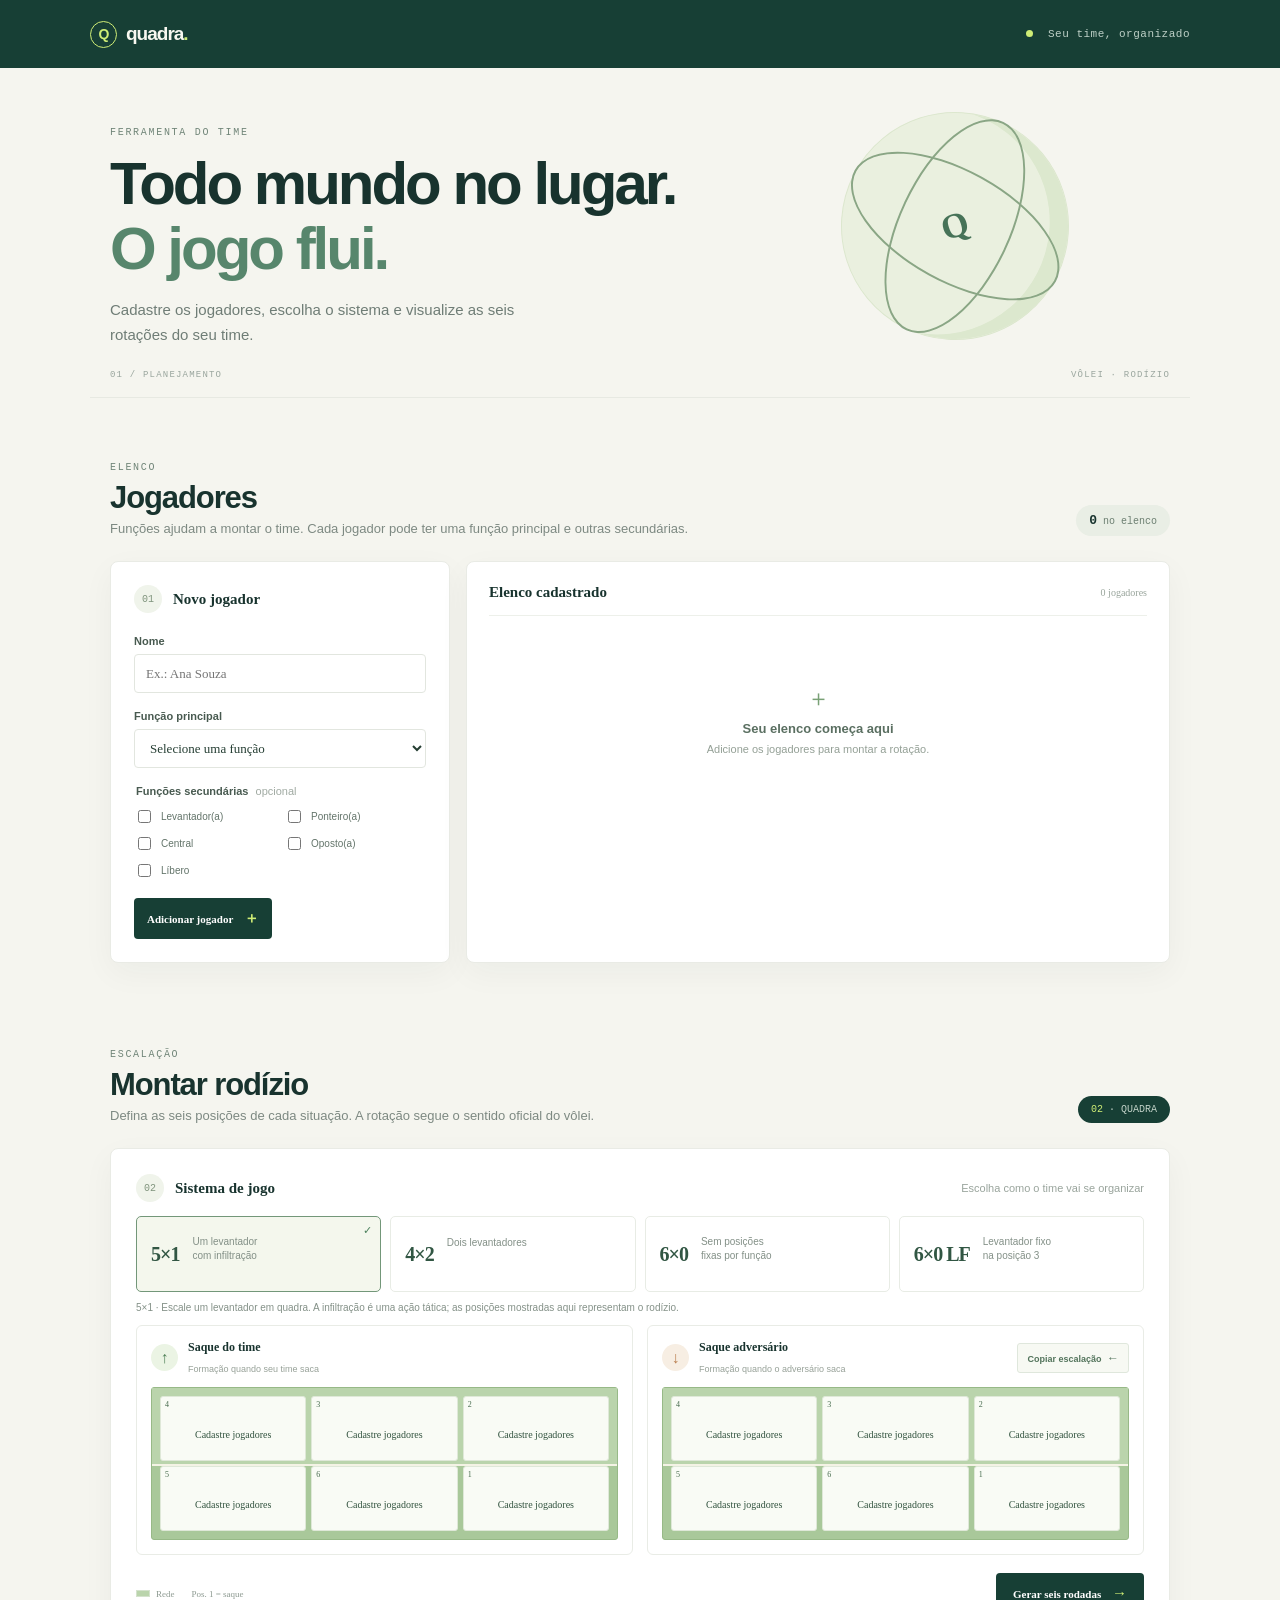
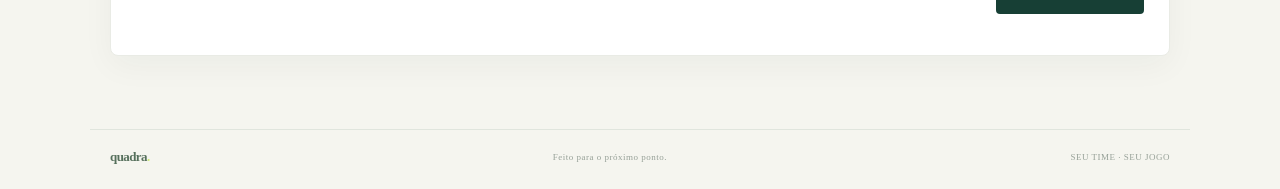
==== index.html @ edbf3629 "feat: build volleyball rotation planner" ====
<!doctype html>
<html lang="pt-BR">
<head>
  <meta charset="utf-8">
  <meta name="viewport" content="width=device-width, initial-scale=1">
  <meta name="theme-color" content="#102c27">
  <title>Quadra — Rodízio de vôlei</title>
  <link rel="stylesheet" href="styles.css">
</head>
<body>
  <header class="topbar">
    <a class="brand" href="#inicio" aria-label="Quadra, início"><span class="brand-mark">Q</span><span>quadra<span class="brand-dot">.</span></span></a>
    <div class="topbar-note"><span class="live-dot"></span> Seu time, organizado</div>
  </header>

  <main id="inicio">
    <section class="hero">
      <div class="hero-copy">
        <span class="eyebrow">FERRAMENTA DO TIME</span>
        <h1>Todo mundo no lugar.<br><em>O jogo flui.</em></h1>
        <p>Cadastre os jogadores, escolha o sistema e visualize as seis rotações do seu time.</p>
      </div>
      <div class="hero-ball" aria-hidden="true"><span>Q</span></div>
      <div class="hero-foot"><span>01 / PLANEJAMENTO</span><span>VÔLEI · RODÍZIO</span></div>
    </section>

    <section class="section players-section" id="jogadores">
      <div class="section-heading">
        <div><span class="eyebrow">ELENCO</span><h2>Jogadores</h2><p>Funções ajudam a montar o time. Cada jogador pode ter uma função principal e outras secundárias.</p></div>
        <span class="count-pill"><b id="player-count">0</b> no elenco</span>
      </div>
      <div class="players-layout">
        <form id="player-form" class="panel player-form">
          <div class="panel-title"><span class="step-number">01</span><h3 id="form-title">Novo jogador</h3></div>
          <label for="player-name">Nome</label>
          <input id="player-name" name="name" type="text" maxlength="40" placeholder="Ex.: Ana Souza" required>
          <label for="player-primary">Função principal</label>
          <select id="player-primary" name="primary" required>
            <option value="">Selecione uma função</option>
            <option>Levantador(a)</option><option>Ponteiro(a)</option><option>Central</option><option>Oposto(a)</option><option>Líbero</option>
          </select>
          <fieldset class="secondary-field"><legend>Funções secundárias <span>opcional</span></legend>
            <div class="check-grid">
              <label class="check-option"><input type="checkbox" name="secondary" value="Levantador(a)"><span>Levantador(a)</span></label>
              <label class="check-option"><input type="checkbox" name="secondary" value="Ponteiro(a)"><span>Ponteiro(a)</span></label>
              <label class="check-option"><input type="checkbox" name="secondary" value="Central"><span>Central</span></label>
              <label class="check-option"><input type="checkbox" name="secondary" value="Oposto(a)"><span>Oposto(a)</span></label>
              <label class="check-option"><input type="checkbox" name="secondary" value="Líbero"><span>Líbero</span></label>
            </div>
          </fieldset>
          <div class="form-actions"><button class="button button-primary" type="submit" id="save-player">Adicionar jogador <span>＋</span></button><button class="button button-quiet hidden" id="cancel-edit" type="button">Cancelar</button></div>
        </form>
        <div class="roster panel"><div class="roster-head"><h3>Elenco cadastrado</h3><span id="roster-total">0 jogadores</span></div><div id="player-list" class="player-list"></div><div id="empty-roster" class="empty-state"><span class="empty-icon">＋</span><b>Seu elenco começa aqui</b><span>Adicione os jogadores para montar a rotação.</span></div></div>
      </div>
    </section>

    <section class="section rotation-section" id="rodizio">
      <div class="section-heading">
        <div><span class="eyebrow">ESCALAÇÃO</span><h2>Montar rodízio</h2><p>Defina as seis posições de cada situação. A rotação segue o sentido oficial do vôlei.</p></div>
        <span class="count-pill count-dark">02 <span>· QUADRA</span></span>
      </div>
      <div class="panel setup-panel">
        <div class="system-head"><div class="panel-title"><span class="step-number">02</span><h3>Sistema de jogo</h3></div><span class="helper">Escolha como o time vai se organizar</span></div>
        <div class="systems" role="radiogroup" aria-label="Sistema de jogo">
          <label class="system-card selected"><input type="radio" name="system" value="5x1" checked><span class="system-name">5×1</span><span class="system-desc">Um levantador<br>com infiltração</span><span class="system-check">✓</span></label>
          <label class="system-card"><input type="radio" name="system" value="4x2"><span class="system-name">4×2</span><span class="system-desc">Dois levantadores</span><span class="system-check">✓</span></label>
          <label class="system-card"><input type="radio" name="system" value="6x0"><span class="system-name">6×0</span><span class="system-desc">Sem posições<br>fixas por função</span><span class="system-check">✓</span></label>
          <label class="system-card"><input type="radio" name="system" value="6x0 LF"><span class="system-name">6×0 LF</span><span class="system-desc">Levantador fixo<br>na posição 3</span><span class="system-check">✓</span></label>
        </div>
        <div class="system-hint" id="system-hint"></div>
        <div class="lineup-grid">
          <div class="lineup-block"><div class="lineup-heading"><span class="serve-icon own">↑</span><div><h4>Saque do time</h4><span>Formação quando seu time saca</span></div></div><div class="court" id="court-own" aria-label="Formação do saque do time"></div></div>
          <div class="lineup-block"><div class="lineup-heading"><span class="serve-icon receive">↓</span><div><h4>Saque adversário</h4><span>Formação quando o adversário saca</span></div><button id="copy-lineup" class="copy-lineup" type="button" title="Copiar as posições do saque do time">Copiar escalação <span>←</span></button></div><div class="court" id="court-receive" aria-label="Formação do saque adversário"></div></div>
        </div>
        <div class="setup-footer"><div class="court-key"><span><i class="front-key"></i> Rede</span><span>Pos. 1 = saque</span></div><button id="generate" class="button button-primary button-generate">Gerar seis rodadas <span>→</span></button></div>
        <p class="validation-message" id="validation-message" role="status"></p>
      </div>
    </section>

    <section class="section results-section hidden" id="resultados">
      <div class="section-heading result-heading"><div><span class="eyebrow">MAPA DE JOGO</span><h2>As seis rodadas</h2><p id="result-subtitle">Confira a posição de cada jogador em cada rodada.</p></div><button id="clear-results" class="button button-outline">Limpar escalação</button></div>
      <div class="results-tabs" role="tablist"><button class="result-tab active" data-side="own" role="tab">Saque do time</button><button class="result-tab" data-side="receive" role="tab">Saque adversário</button></div>
      <div class="rotation-cards" id="rotation-cards"></div>
      <div class="rotation-note"><span>↻</span><p>Ao conquistar o saque, o time roda uma posição no sentido horário. A posição 1 fica no fundo à direita; a rede fica entre as posições 2, 3 e 4.</p></div>
    </section>
    <footer><span class="brand-small">quadra<span class="brand-dot">.</span></span><span>Feito para o próximo ponto.</span><span>SEU TIME · SEU JOGO</span></footer>
  </main>
  <script src="app.js"></script>
</body>
</html>
---- styles.css ----
:root{--ink:#18332e;--green:#173f35;--green2:#2f765d;--lime:#cfed76;--paper:#f5f5ef;--white:#fff;--muted:#77847d;--line:#e7e9e2;--orange:#e29a59;--shadow:0 10px 32px #18332e0b}*{box-sizing:border-box}html{scroll-behavior:smooth}body{margin:0;background:var(--paper);color:var(--ink);font-family:'DM Sans',sans-serif;font-size:15px}.topbar{height:68px;padding:0 max(calc((100vw - 1100px)/2),28px);display:flex;align-items:center;justify-content:space-between;background:var(--green);color:#f8f8f0}.brand{display:flex;align-items:center;gap:9px;color:inherit;text-decoration:none;font:800 19px Manrope,sans-serif;letter-spacing:-1px}.brand-mark{width:27px;height:27px;border:1.5px solid var(--lime);border-radius:50%;display:grid;place-items:center;color:var(--lime);font-size:14px}.brand-dot{color:var(--lime)}.topbar-note{font:11px 'DM Mono',monospace;letter-spacing:.5px;color:#bed0c7}.live-dot{display:inline-block;width:7px;height:7px;background:var(--lime);border-radius:50%;margin-right:8px}.hero{position:relative;max-width:1100px;margin:0 auto;min-height:330px;padding:59px 20px 42px;overflow:hidden;border-bottom:1px solid var(--line)}.eyebrow{display:block;color:#708578;font:500 10px 'DM Mono',monospace;letter-spacing:1.7px}.hero h1{font:700 clamp(39px,6vw,60px)/1.08 Manrope,sans-serif;letter-spacing:-3px;margin:14px 0 15px;color:var(--ink)}.hero h1 em{font-style:normal;color:#57866c}.hero p{max-width:455px;color:#6f7d76;line-height:1.7;margin:0;font-size:15px}.hero-ball{position:absolute;right:11%;top:44px;width:228px;height:228px;border-radius:50%;background:#eaf0df;border:1px solid #dce7ce;display:grid;place-items:center;transform:rotate(-18deg);box-shadow:inset -16px -10px 0 #dce8ce}.hero-ball:before,.hero-ball:after{content:'';position:absolute;width:100%;height:48%;border:2px solid #8aa685;border-radius:50%;transform:rotate(47deg)}.hero-ball:after{transform:rotate(-47deg)}.hero-ball span{font:800 35px Manrope;color:#477358;z-index:1}.hero-foot{position:absolute;bottom:17px;left:20px;right:20px;display:flex;justify-content:space-between;color:#9aa69e;font:9px 'DM Mono',monospace;letter-spacing:1.2px}.section{max-width:1100px;margin:0 auto;padding:64px 20px 18px}.section-heading{display:flex;align-items:flex-end;justify-content:space-between;margin-bottom:25px}.section-heading h2{font:700 31px Manrope,sans-serif;letter-spacing:-1.1px;margin:7px 0 5px}.section-heading p{margin:0;color:#7d8982;font-size:13px}.count-pill{background:#e9eee5;border-radius:20px;padding:8px 13px;color:#6c7f71;font:10px 'DM Mono',monospace}.count-pill b{color:var(--ink);font-size:13px}.players-layout{display:grid;grid-template-columns:340px 1fr;gap:16px}.panel{background:white;border:1px solid #e9ebe5;border-radius:8px;box-shadow:var(--shadow)}.player-form{padding:23px}.panel-title{display:flex;align-items:center;gap:11px;margin-bottom:22px}.step-number{font:10px 'DM Mono',monospace;color:#80957e;background:#f0f4eb;border-radius:50%;width:28px;height:28px;display:grid;place-items:center}.panel-title h3,.roster-head h3{font:700 15px Manrope;margin:0}.player-form>label{display:block;font-size:11px;font-weight:700;margin:0 0 7px;color:#485a50}.player-form>input,.player-form>select{width:100%;height:39px;border:1px solid #e2e6df;border-radius:4px;background:#fff;padding:0 11px;font:13px 'DM Sans';color:#253e33;margin-bottom:17px;outline:none}.player-form input:focus,.player-form select:focus{border-color:#70a07b;box-shadow:0 0 0 3px #70a07b1a}.secondary-field{border:0;margin:0 0 18px;padding:0}.secondary-field legend{font-size:11px;font-weight:700;color:#485a50;margin-bottom:10px}.secondary-field legend span{font-weight:400;color:#a0aaa2;margin-left:4px}.check-grid{display:grid;grid-template-columns:1fr 1fr;gap:8px}.check-option{display:flex;align-items:center;gap:7px;font-size:10px;color:#63746a}.check-option input{accent-color:#3d7558}.form-actions{display:flex;gap:7px;align-items:center}.button{border:0;border-radius:4px;padding:11px 13px;cursor:pointer;font:600 11px 'DM Sans';transition:transform .15s,background .15s}.button:hover{transform:translateY(-1px)}.button-primary{background:var(--green);color:#fff}.button-primary:hover{background:#235747}.button-primary span{font-size:15px;margin-left:8px;color:var(--lime)}.button-quiet{background:#f0f2ed;color:#617268}.roster{padding:22px;min-height:260px}.roster-head{display:flex;align-items:center;justify-content:space-between;border-bottom:1px solid #edf0ea;padding-bottom:14px}.roster-head>span{font:10px 'DM Mono';color:#98a49b}.player-list{display:grid;grid-template-columns:1fr 1fr;gap:8px;padding-top:14px}.player-card{display:flex;align-items:center;gap:11px;padding:11px;border:1px solid #edf0ea;border-radius:5px;min-width:0}.player-avatar{width:34px;height:34px;border-radius:50%;background:#eef3e8;color:#4b7657;display:grid;place-items:center;font:700 12px Manrope;flex:none}.player-details{min-width:0;flex:1}.player-name{font-size:12px;font-weight:700;white-space:nowrap;overflow:hidden;text-overflow:ellipsis}.player-roles{color:#87948a;font-size:10px;margin-top:3px;white-space:nowrap;overflow:hidden;text-overflow:ellipsis}.player-actions{display:flex;gap:3px}.icon-button{border:0;background:transparent;color:#9ba69e;cursor:pointer;font-size:14px;padding:4px}.icon-button:hover{color:#3d7659}.empty-state{min-height:178px;display:flex;align-items:center;justify-content:center;flex-direction:column;gap:7px;color:#94a096;font-size:11px}.empty-state b{font-size:13px;color:#5a6f61}.empty-icon{font-size:23px;color:#79a176}.rotation-section{padding-top:68px}.count-dark{background:var(--green);color:var(--lime)}.count-dark span{color:#c2d2c8}.setup-panel{padding:25px}.system-head{display:flex;justify-content:space-between;align-items:center;margin-bottom:14px}.system-head .panel-title{margin:0}.helper{font-size:11px;color:#99a49c}.systems{display:grid;grid-template-columns:repeat(4,1fr);gap:9px}.system-card{position:relative;display:grid;grid-template-columns:auto 1fr;align-items:center;column-gap:13px;padding:13px 14px;border:1px solid #e8ece5;border-radius:5px;cursor:pointer;min-height:76px;transition:.15s}.system-card:hover{border-color:#9cbaa0}.system-card.selected{background:#f4f7ed;border-color:#739779}.system-card input{position:absolute;opacity:0;pointer-events:none}.system-name{grid-row:span 2;font:700 20px Manrope;letter-spacing:-1px;color:#315643}.system-desc{font-size:10px;color:#839087;line-height:1.45}.system-check{display:none;position:absolute;right:8px;top:7px;color:#4b805c;font-size:11px}.system-card.selected .system-check{display:block}.system-hint{min-height:33px;padding:10px 0 3px;color:#849188;font-size:10px}.lineup-grid{display:grid;grid-template-columns:1fr 1fr;gap:14px}.lineup-block{border:1px solid #e9ece6;border-radius:6px;padding:14px}.lineup-heading{display:flex;align-items:center;gap:10px;margin-bottom:12px}.serve-icon{width:27px;height:27px;border-radius:50%;display:grid;place-items:center;font-size:16px}.serve-icon.own{background:#ebf4e4;color:#4f8057}.serve-icon.receive{background:#f7eee3;color:#bb8051}.lineup-heading h4{font:700 12px Manrope;margin:0 0 3px}.lineup-heading>div>span{font-size:9px;color:#97a198}.court{display:grid;grid-template-columns:repeat(3,minmax(0,1fr));grid-template-rows:repeat(2,65px);gap:5px;padding:8px;background:#a9c89a;border:1px solid #97b987;border-radius:3px;position:relative;isolation:isolate}.court:before{content:'';position:absolute;inset:0 0 50%;background:#bad4ac;z-index:-1}.court:after{content:'';position:absolute;left:0;right:0;top:50%;border-top:2px solid #f4f3e5;z-index:1}.position-slot{position:relative;min-width:0;z-index:2}.position-slot label{position:absolute;left:5px;top:4px;color:#466b4d;font:8px 'DM Mono';pointer-events:none}.position-slot select{width:100%;height:100%;padding:14px 4px 3px;border:1px solid #dfe8d8;border-radius:3px;background:#f9fbf5;color:#31523e;font:10px 'DM Sans';outline:none;appearance:none;text-align:center;text-overflow:ellipsis}.position-slot select:focus{border-color:#507a54}.position-slot.fixed select{background:#f0e9ca;border-color:#d6c989}.slot-lock{position:absolute;right:3px;top:3px;font-size:8px;color:#a38939}.court-key{display:flex;gap:17px;color:#8c9990;font:9px 'DM Mono'}.court-key>span{display:flex;align-items:center;gap:6px}.front-key{display:inline-block;width:14px;height:7px;background:#bad4ac;border:1px solid #d4e2cd}.setup-footer{display:flex;justify-content:space-between;align-items:center;padding-top:18px}.button-generate{padding:12px 17px}.validation-message{margin:0;color:#b54d37;font-size:11px;min-height:16px;text-align:right}.results-section{padding-top:63px}.result-heading{align-items:center}.button-outline{border:1px solid #dce3da;background:transparent;color:#63766a}.results-tabs{display:flex;gap:4px;border-bottom:1px solid #dde4dc;margin-bottom:17px}.result-tab{background:transparent;border:0;padding:10px 15px;color:#8c9990;font:600 11px 'DM Sans';cursor:pointer;border-bottom:2px solid transparent}.result-tab.active{color:#315841;border-color:#598265}.rotation-cards{display:grid;grid-template-columns:repeat(3,1fr);gap:12px}.rotation-card{background:#fff;border:1px solid #e8ece5;border-radius:6px;padding:14px;box-shadow:var(--shadow)}.rotation-card.current{border-color:#8cab7a}.rotation-card-head{display:flex;align-items:center;justify-content:space-between;margin-bottom:10px}.rotation-card-head h3{margin:0;font:700 12px Manrope}.rotation-badge{font:9px 'DM Mono';color:#718778;background:#f0f4ec;padding:5px 7px;border-radius:12px}.mini-court{display:grid;grid-template-columns:repeat(3,1fr);grid-template-rows:repeat(2,58px);gap:4px;background:#a9c89a;padding:6px;border-radius:3px;position:relative}.mini-court:before{content:'';position:absolute;left:0;right:0;top:0;height:50%;background:#bad4ac}.mini-court:after{content:'';position:absolute;left:0;right:0;top:50%;border-top:2px solid #f4f3e5}.mini-slot{position:relative;z-index:1;background:#f9fbf5;border:1px solid #e0e8d9;border-radius:2px;padding:5px 3px 3px;text-align:center;min-width:0;display:flex;flex-direction:column;justify-content:center}.mini-slot.fixed{background:#f0e9ca}.mini-slot b{font:8px 'DM Mono';color:#648165;position:absolute;top:2px;left:4px}.mini-slot span{font-size:9px;font-weight:600;color:#365641;white-space:nowrap;overflow:hidden;text-overflow:ellipsis;padding-top:6px}.mini-slot small{font-size:8px;color:#89968a;white-space:nowrap;overflow:hidden;text-overflow:ellipsis}.rotation-note{display:flex;gap:10px;align-items:center;padding:12px 15px;margin-top:15px;background:#edf2e8;border-radius:4px;color:#79877d}.rotation-note>span{font-size:19px;color:#588161}.rotation-note p{font-size:10px;line-height:1.5;margin:0}.hidden{display:none!important}footer{max-width:1100px;margin:55px auto 0;padding:19px 20px 24px;border-top:1px solid #e0e5dd;display:flex;align-items:center;justify-content:space-between;color:#97a198;font:9px 'DM Mono';letter-spacing:.5px}.brand-small{font:800 13px Manrope;color:#56705c;letter-spacing:-.6px}
@media(max-width:800px){.hero-ball{right:4%;opacity:.55;width:180px;height:180px;top:75px}.players-layout{grid-template-columns:1fr}.systems{grid-template-columns:repeat(2,1fr)}.lineup-grid{grid-template-columns:1fr}.rotation-cards{grid-template-columns:repeat(2,1fr)}}@media(max-width:520px){.topbar{padding:0 18px}.hero{padding:49px 18px 48px;min-height:300px}.hero h1{font-size:42px}.hero-ball{width:126px;height:126px;right:-18px;top:116px;opacity:.34}.hero-foot{left:18px;right:18px;font-size:8px}.section{padding:49px 14px 10px}.section-heading{align-items:flex-start;gap:12px}.section-heading h2{font-size:26px}.section-heading p{max-width:290px;font-size:12px;line-height:1.5}.count-pill{white-space:nowrap;margin-top:14px}.player-list{grid-template-columns:1fr}.system-head{align-items:flex-start;gap:8px;flex-direction:column}.systems{gap:6px}.system-card{padding:11px 9px;column-gap:8px}.system-name{font-size:18px}.system-desc{font-size:9px}.setup-panel{padding:16px 12px}.lineup-block{padding:10px}.court{grid-template-rows:repeat(2,57px);gap:3px;padding:6px}.position-slot select{font-size:9px}.setup-footer{align-items:flex-start;gap:12px;flex-direction:column}.button-generate{width:100%}.rotation-cards{grid-template-columns:1fr 1fr;gap:7px}.rotation-card{padding:8px}.mini-court{grid-template-rows:repeat(2,49px);gap:3px;padding:4px}.mini-slot span{font-size:8px}.mini-slot small{font-size:7px}.result-heading{flex-direction:column;align-items:flex-start}.result-heading .button{align-self:flex-end}.rotation-note{align-items:flex-start}footer{margin-top:40px;padding:17px 14px;gap:10px;font-size:7px}}
.copy-lineup{margin-left:auto;white-space:nowrap;border:1px solid #dfe7dc;background:#f7f9f3;color:#53745c;border-radius:3px;padding:7px 9px;font:600 9px 'DM Sans',sans-serif;cursor:pointer}.copy-lineup:hover{background:#edf3e8;border-color:#a9c2a5}.copy-lineup span{font-size:12px;margin-left:3px}
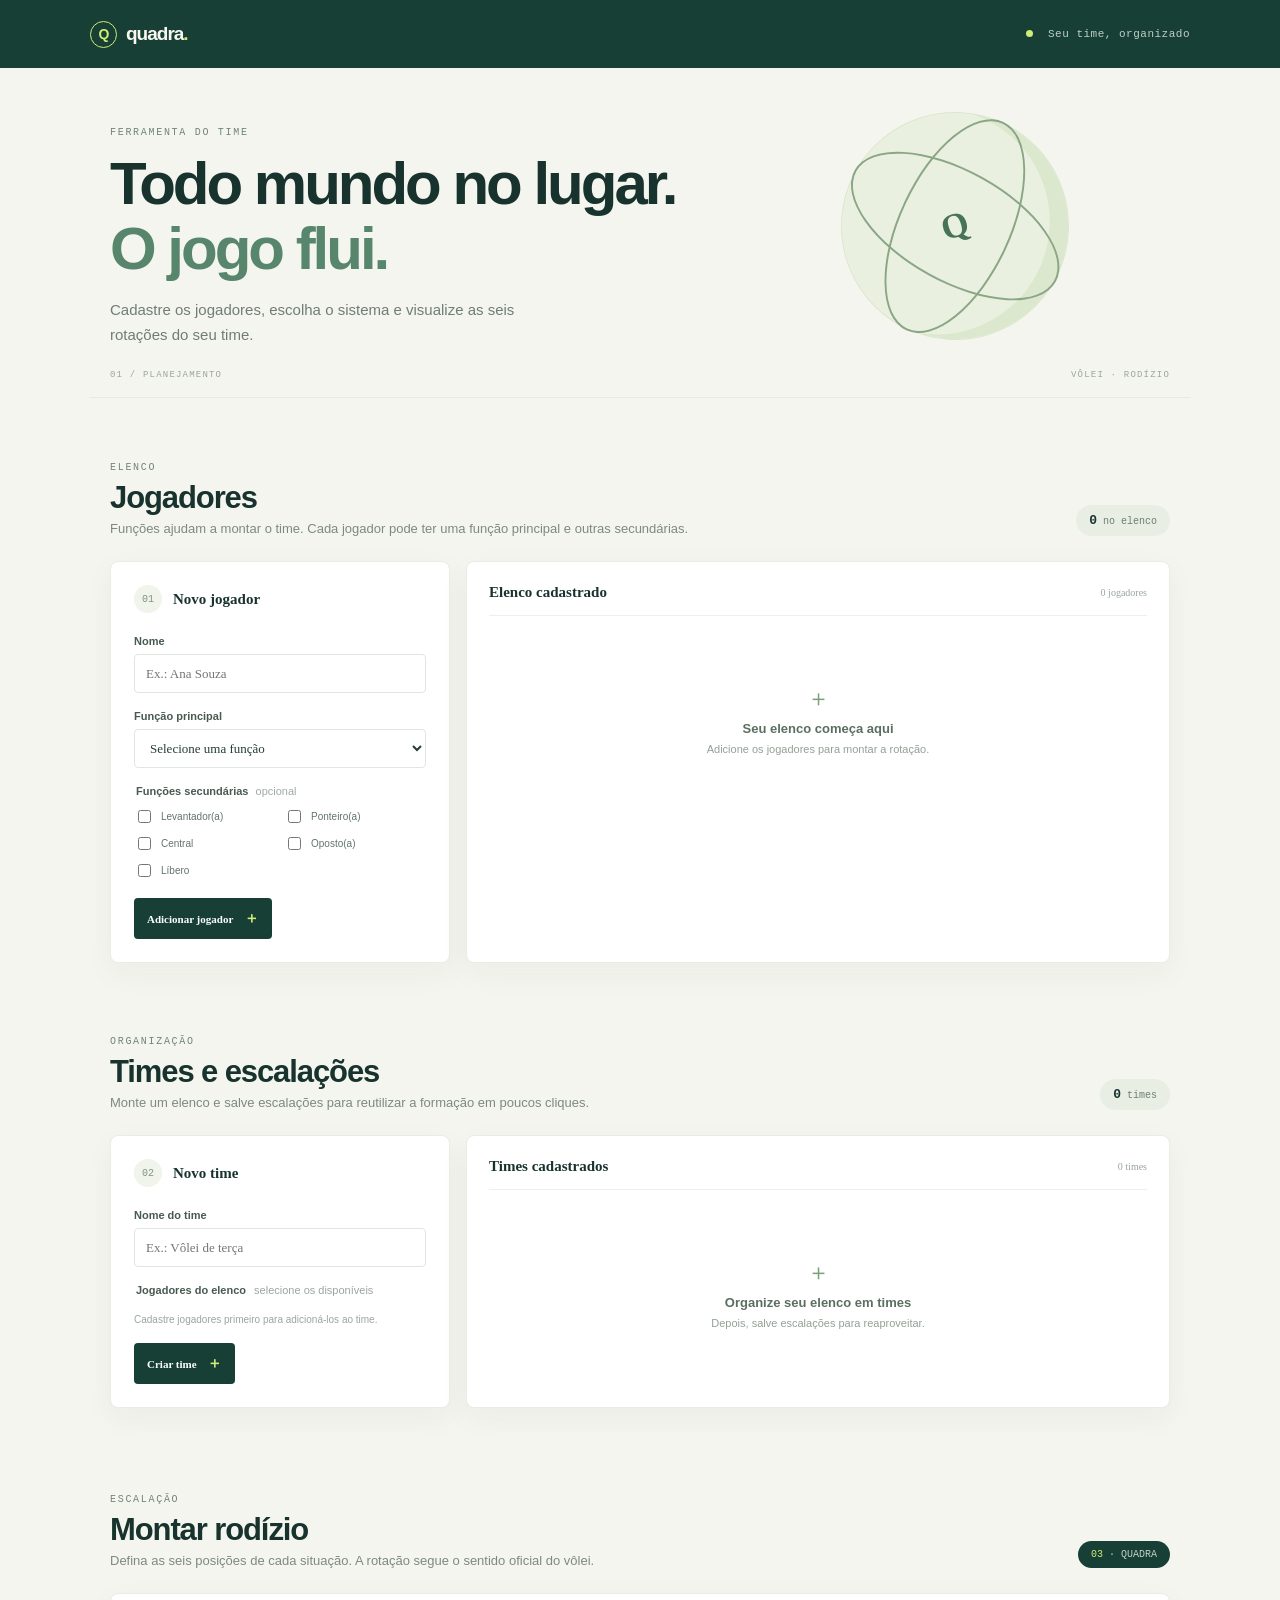
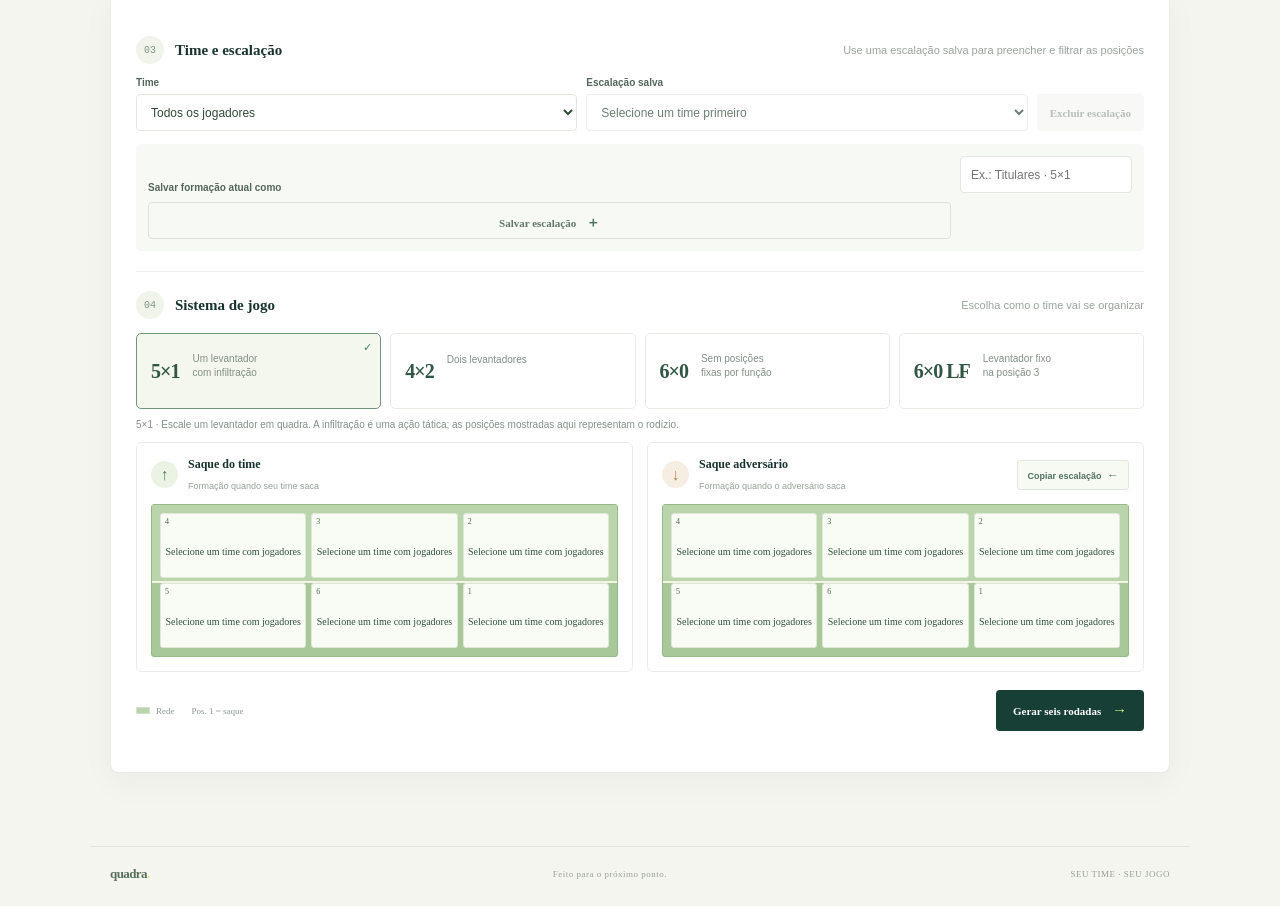
==== commit ba01f0bc: "feat: add teams and saved lineups" ====
--- a/index.html
+++ b/index.html
@@ -54,13 +54,39 @@
       </div>
     </section>
 
+    <section class="section teams-section" id="times">
+      <div class="section-heading">
+        <div><span class="eyebrow">ORGANIZAÇÃO</span><h2>Times e escalações</h2><p>Monte um elenco e salve escalações para reutilizar a formação em poucos cliques.</p></div>
+        <span class="count-pill"><b id="team-count">0</b> times</span>
+      </div>
+      <div class="players-layout">
+        <form id="team-form" class="panel player-form">
+          <div class="panel-title"><span class="step-number">02</span><h3 id="team-form-title">Novo time</h3></div>
+          <label for="team-name">Nome do time</label>
+          <input id="team-name" type="text" maxlength="40" placeholder="Ex.: Vôlei de terça" required>
+          <fieldset class="team-members-field"><legend>Jogadores do elenco <span>selecione os disponíveis</span></legend><div id="team-player-list" class="team-player-list"></div><p id="no-players-hint" class="small-hint">Cadastre jogadores primeiro para adicioná-los ao time.</p></fieldset>
+          <div class="form-actions"><button class="button button-primary" type="submit" id="save-team">Criar time <span>＋</span></button><button class="button button-quiet hidden" id="cancel-team-edit" type="button">Cancelar</button></div>
+        </form>
+        <div class="roster panel"><div class="roster-head"><h3>Times cadastrados</h3><span id="team-total">0 times</span></div><div id="team-list" class="team-list"></div><div id="empty-teams" class="empty-state"><span class="empty-icon">＋</span><b>Organize seu elenco em times</b><span>Depois, salve escalações para reaproveitar.</span></div></div>
+      </div>
+    </section>
+
     <section class="section rotation-section" id="rodizio">
       <div class="section-heading">
         <div><span class="eyebrow">ESCALAÇÃO</span><h2>Montar rodízio</h2><p>Defina as seis posições de cada situação. A rotação segue o sentido oficial do vôlei.</p></div>
-        <span class="count-pill count-dark">02 <span>· QUADRA</span></span>
+        <span class="count-pill count-dark">03 <span>· QUADRA</span></span>
       </div>
       <div class="panel setup-panel">
-        <div class="system-head"><div class="panel-title"><span class="step-number">02</span><h3>Sistema de jogo</h3></div><span class="helper">Escolha como o time vai se organizar</span></div>
+        <div class="selection-panel">
+          <div class="system-head"><div class="panel-title"><span class="step-number">03</span><h3>Time e escalação</h3></div><span class="helper">Use uma escalação salva para preencher e filtrar as posições</span></div>
+          <div class="selection-controls">
+            <label for="active-team">Time<select id="active-team"><option value="">Todos os jogadores</option></select></label>
+            <label for="active-lineup">Escalação salva<select id="active-lineup"><option value="">Elenco completo do time</option></select></label>
+            <button id="delete-saved-lineup" class="button button-quiet" type="button" disabled>Excluir escalação</button>
+          </div>
+          <form id="save-lineup-form" class="save-lineup-form"><label for="saved-lineup-name">Salvar formação atual como</label><input id="saved-lineup-name" type="text" maxlength="40" placeholder="Ex.: Titulares · 5×1"><button class="button button-outline" type="submit">Salvar escalação <span>＋</span></button></form>
+        </div>
+        <div class="system-head"><div class="panel-title"><span class="step-number">04</span><h3>Sistema de jogo</h3></div><span class="helper">Escolha como o time vai se organizar</span></div>
         <div class="systems" role="radiogroup" aria-label="Sistema de jogo">
           <label class="system-card selected"><input type="radio" name="system" value="5x1" checked><span class="system-name">5×1</span><span class="system-desc">Um levantador<br>com infiltração</span><span class="system-check">✓</span></label>
           <label class="system-card"><input type="radio" name="system" value="4x2"><span class="system-name">4×2</span><span class="system-desc">Dois levantadores</span><span class="system-check">✓</span></label>
--- a/styles.css
+++ b/styles.css
@@ -1,4 +1,5 @@
 :root{--ink:#18332e;--green:#173f35;--green2:#2f765d;--lime:#cfed76;--paper:#f5f5ef;--white:#fff;--muted:#77847d;--line:#e7e9e2;--orange:#e29a59;--shadow:0 10px 32px #18332e0b}*{box-sizing:border-box}html{scroll-behavior:smooth}body{margin:0;background:var(--paper);color:var(--ink);font-family:'DM Sans',sans-serif;font-size:15px}.topbar{height:68px;padding:0 max(calc((100vw - 1100px)/2),28px);display:flex;align-items:center;justify-content:space-between;background:var(--green);color:#f8f8f0}.brand{display:flex;align-items:center;gap:9px;color:inherit;text-decoration:none;font:800 19px Manrope,sans-serif;letter-spacing:-1px}.brand-mark{width:27px;height:27px;border:1.5px solid var(--lime);border-radius:50%;display:grid;place-items:center;color:var(--lime);font-size:14px}.brand-dot{color:var(--lime)}.topbar-note{font:11px 'DM Mono',monospace;letter-spacing:.5px;color:#bed0c7}.live-dot{display:inline-block;width:7px;height:7px;background:var(--lime);border-radius:50%;margin-right:8px}.hero{position:relative;max-width:1100px;margin:0 auto;min-height:330px;padding:59px 20px 42px;overflow:hidden;border-bottom:1px solid var(--line)}.eyebrow{display:block;color:#708578;font:500 10px 'DM Mono',monospace;letter-spacing:1.7px}.hero h1{font:700 clamp(39px,6vw,60px)/1.08 Manrope,sans-serif;letter-spacing:-3px;margin:14px 0 15px;color:var(--ink)}.hero h1 em{font-style:normal;color:#57866c}.hero p{max-width:455px;color:#6f7d76;line-height:1.7;margin:0;font-size:15px}.hero-ball{position:absolute;right:11%;top:44px;width:228px;height:228px;border-radius:50%;background:#eaf0df;border:1px solid #dce7ce;display:grid;place-items:center;transform:rotate(-18deg);box-shadow:inset -16px -10px 0 #dce8ce}.hero-ball:before,.hero-ball:after{content:'';position:absolute;width:100%;height:48%;border:2px solid #8aa685;border-radius:50%;transform:rotate(47deg)}.hero-ball:after{transform:rotate(-47deg)}.hero-ball span{font:800 35px Manrope;color:#477358;z-index:1}.hero-foot{position:absolute;bottom:17px;left:20px;right:20px;display:flex;justify-content:space-between;color:#9aa69e;font:9px 'DM Mono',monospace;letter-spacing:1.2px}.section{max-width:1100px;margin:0 auto;padding:64px 20px 18px}.section-heading{display:flex;align-items:flex-end;justify-content:space-between;margin-bottom:25px}.section-heading h2{font:700 31px Manrope,sans-serif;letter-spacing:-1.1px;margin:7px 0 5px}.section-heading p{margin:0;color:#7d8982;font-size:13px}.count-pill{background:#e9eee5;border-radius:20px;padding:8px 13px;color:#6c7f71;font:10px 'DM Mono',monospace}.count-pill b{color:var(--ink);font-size:13px}.players-layout{display:grid;grid-template-columns:340px 1fr;gap:16px}.panel{background:white;border:1px solid #e9ebe5;border-radius:8px;box-shadow:var(--shadow)}.player-form{padding:23px}.panel-title{display:flex;align-items:center;gap:11px;margin-bottom:22px}.step-number{font:10px 'DM Mono',monospace;color:#80957e;background:#f0f4eb;border-radius:50%;width:28px;height:28px;display:grid;place-items:center}.panel-title h3,.roster-head h3{font:700 15px Manrope;margin:0}.player-form>label{display:block;font-size:11px;font-weight:700;margin:0 0 7px;color:#485a50}.player-form>input,.player-form>select{width:100%;height:39px;border:1px solid #e2e6df;border-radius:4px;background:#fff;padding:0 11px;font:13px 'DM Sans';color:#253e33;margin-bottom:17px;outline:none}.player-form input:focus,.player-form select:focus{border-color:#70a07b;box-shadow:0 0 0 3px #70a07b1a}.secondary-field{border:0;margin:0 0 18px;padding:0}.secondary-field legend{font-size:11px;font-weight:700;color:#485a50;margin-bottom:10px}.secondary-field legend span{font-weight:400;color:#a0aaa2;margin-left:4px}.check-grid{display:grid;grid-template-columns:1fr 1fr;gap:8px}.check-option{display:flex;align-items:center;gap:7px;font-size:10px;color:#63746a}.check-option input{accent-color:#3d7558}.form-actions{display:flex;gap:7px;align-items:center}.button{border:0;border-radius:4px;padding:11px 13px;cursor:pointer;font:600 11px 'DM Sans';transition:transform .15s,background .15s}.button:hover{transform:translateY(-1px)}.button-primary{background:var(--green);color:#fff}.button-primary:hover{background:#235747}.button-primary span{font-size:15px;margin-left:8px;color:var(--lime)}.button-quiet{background:#f0f2ed;color:#617268}.roster{padding:22px;min-height:260px}.roster-head{display:flex;align-items:center;justify-content:space-between;border-bottom:1px solid #edf0ea;padding-bottom:14px}.roster-head>span{font:10px 'DM Mono';color:#98a49b}.player-list{display:grid;grid-template-columns:1fr 1fr;gap:8px;padding-top:14px}.player-card{display:flex;align-items:center;gap:11px;padding:11px;border:1px solid #edf0ea;border-radius:5px;min-width:0}.player-avatar{width:34px;height:34px;border-radius:50%;background:#eef3e8;color:#4b7657;display:grid;place-items:center;font:700 12px Manrope;flex:none}.player-details{min-width:0;flex:1}.player-name{font-size:12px;font-weight:700;white-space:nowrap;overflow:hidden;text-overflow:ellipsis}.player-roles{color:#87948a;font-size:10px;margin-top:3px;white-space:nowrap;overflow:hidden;text-overflow:ellipsis}.player-actions{display:flex;gap:3px}.icon-button{border:0;background:transparent;color:#9ba69e;cursor:pointer;font-size:14px;padding:4px}.icon-button:hover{color:#3d7659}.empty-state{min-height:178px;display:flex;align-items:center;justify-content:center;flex-direction:column;gap:7px;color:#94a096;font-size:11px}.empty-state b{font-size:13px;color:#5a6f61}.empty-icon{font-size:23px;color:#79a176}.rotation-section{padding-top:68px}.count-dark{background:var(--green);color:var(--lime)}.count-dark span{color:#c2d2c8}.setup-panel{padding:25px}.system-head{display:flex;justify-content:space-between;align-items:center;margin-bottom:14px}.system-head .panel-title{margin:0}.helper{font-size:11px;color:#99a49c}.systems{display:grid;grid-template-columns:repeat(4,1fr);gap:9px}.system-card{position:relative;display:grid;grid-template-columns:auto 1fr;align-items:center;column-gap:13px;padding:13px 14px;border:1px solid #e8ece5;border-radius:5px;cursor:pointer;min-height:76px;transition:.15s}.system-card:hover{border-color:#9cbaa0}.system-card.selected{background:#f4f7ed;border-color:#739779}.system-card input{position:absolute;opacity:0;pointer-events:none}.system-name{grid-row:span 2;font:700 20px Manrope;letter-spacing:-1px;color:#315643}.system-desc{font-size:10px;color:#839087;line-height:1.45}.system-check{display:none;position:absolute;right:8px;top:7px;color:#4b805c;font-size:11px}.system-card.selected .system-check{display:block}.system-hint{min-height:33px;padding:10px 0 3px;color:#849188;font-size:10px}.lineup-grid{display:grid;grid-template-columns:1fr 1fr;gap:14px}.lineup-block{border:1px solid #e9ece6;border-radius:6px;padding:14px}.lineup-heading{display:flex;align-items:center;gap:10px;margin-bottom:12px}.serve-icon{width:27px;height:27px;border-radius:50%;display:grid;place-items:center;font-size:16px}.serve-icon.own{background:#ebf4e4;color:#4f8057}.serve-icon.receive{background:#f7eee3;color:#bb8051}.lineup-heading h4{font:700 12px Manrope;margin:0 0 3px}.lineup-heading>div>span{font-size:9px;color:#97a198}.court{display:grid;grid-template-columns:repeat(3,minmax(0,1fr));grid-template-rows:repeat(2,65px);gap:5px;padding:8px;background:#a9c89a;border:1px solid #97b987;border-radius:3px;position:relative;isolation:isolate}.court:before{content:'';position:absolute;inset:0 0 50%;background:#bad4ac;z-index:-1}.court:after{content:'';position:absolute;left:0;right:0;top:50%;border-top:2px solid #f4f3e5;z-index:1}.position-slot{position:relative;min-width:0;z-index:2}.position-slot label{position:absolute;left:5px;top:4px;color:#466b4d;font:8px 'DM Mono';pointer-events:none}.position-slot select{width:100%;height:100%;padding:14px 4px 3px;border:1px solid #dfe8d8;border-radius:3px;background:#f9fbf5;color:#31523e;font:10px 'DM Sans';outline:none;appearance:none;text-align:center;text-overflow:ellipsis}.position-slot select:focus{border-color:#507a54}.position-slot.fixed select{background:#f0e9ca;border-color:#d6c989}.slot-lock{position:absolute;right:3px;top:3px;font-size:8px;color:#a38939}.court-key{display:flex;gap:17px;color:#8c9990;font:9px 'DM Mono'}.court-key>span{display:flex;align-items:center;gap:6px}.front-key{display:inline-block;width:14px;height:7px;background:#bad4ac;border:1px solid #d4e2cd}.setup-footer{display:flex;justify-content:space-between;align-items:center;padding-top:18px}.button-generate{padding:12px 17px}.validation-message{margin:0;color:#b54d37;font-size:11px;min-height:16px;text-align:right}.results-section{padding-top:63px}.result-heading{align-items:center}.button-outline{border:1px solid #dce3da;background:transparent;color:#63766a}.results-tabs{display:flex;gap:4px;border-bottom:1px solid #dde4dc;margin-bottom:17px}.result-tab{background:transparent;border:0;padding:10px 15px;color:#8c9990;font:600 11px 'DM Sans';cursor:pointer;border-bottom:2px solid transparent}.result-tab.active{color:#315841;border-color:#598265}.rotation-cards{display:grid;grid-template-columns:repeat(3,1fr);gap:12px}.rotation-card{background:#fff;border:1px solid #e8ece5;border-radius:6px;padding:14px;box-shadow:var(--shadow)}.rotation-card.current{border-color:#8cab7a}.rotation-card-head{display:flex;align-items:center;justify-content:space-between;margin-bottom:10px}.rotation-card-head h3{margin:0;font:700 12px Manrope}.rotation-badge{font:9px 'DM Mono';color:#718778;background:#f0f4ec;padding:5px 7px;border-radius:12px}.mini-court{display:grid;grid-template-columns:repeat(3,1fr);grid-template-rows:repeat(2,58px);gap:4px;background:#a9c89a;padding:6px;border-radius:3px;position:relative}.mini-court:before{content:'';position:absolute;left:0;right:0;top:0;height:50%;background:#bad4ac}.mini-court:after{content:'';position:absolute;left:0;right:0;top:50%;border-top:2px solid #f4f3e5}.mini-slot{position:relative;z-index:1;background:#f9fbf5;border:1px solid #e0e8d9;border-radius:2px;padding:5px 3px 3px;text-align:center;min-width:0;display:flex;flex-direction:column;justify-content:center}.mini-slot.fixed{background:#f0e9ca}.mini-slot b{font:8px 'DM Mono';color:#648165;position:absolute;top:2px;left:4px}.mini-slot span{font-size:9px;font-weight:600;color:#365641;white-space:nowrap;overflow:hidden;text-overflow:ellipsis;padding-top:6px}.mini-slot small{font-size:8px;color:#89968a;white-space:nowrap;overflow:hidden;text-overflow:ellipsis}.rotation-note{display:flex;gap:10px;align-items:center;padding:12px 15px;margin-top:15px;background:#edf2e8;border-radius:4px;color:#79877d}.rotation-note>span{font-size:19px;color:#588161}.rotation-note p{font-size:10px;line-height:1.5;margin:0}.hidden{display:none!important}footer{max-width:1100px;margin:55px auto 0;padding:19px 20px 24px;border-top:1px solid #e0e5dd;display:flex;align-items:center;justify-content:space-between;color:#97a198;font:9px 'DM Mono';letter-spacing:.5px}.brand-small{font:800 13px Manrope;color:#56705c;letter-spacing:-.6px}
 @media(max-width:800px){.hero-ball{right:4%;opacity:.55;width:180px;height:180px;top:75px}.players-layout{grid-template-columns:1fr}.systems{grid-template-columns:repeat(2,1fr)}.lineup-grid{grid-template-columns:1fr}.rotation-cards{grid-template-columns:repeat(2,1fr)}}@media(max-width:520px){.topbar{padding:0 18px}.hero{padding:49px 18px 48px;min-height:300px}.hero h1{font-size:42px}.hero-ball{width:126px;height:126px;right:-18px;top:116px;opacity:.34}.hero-foot{left:18px;right:18px;font-size:8px}.section{padding:49px 14px 10px}.section-heading{align-items:flex-start;gap:12px}.section-heading h2{font-size:26px}.section-heading p{max-width:290px;font-size:12px;line-height:1.5}.count-pill{white-space:nowrap;margin-top:14px}.player-list{grid-template-columns:1fr}.system-head{align-items:flex-start;gap:8px;flex-direction:column}.systems{gap:6px}.system-card{padding:11px 9px;column-gap:8px}.system-name{font-size:18px}.system-desc{font-size:9px}.setup-panel{padding:16px 12px}.lineup-block{padding:10px}.court{grid-template-rows:repeat(2,57px);gap:3px;padding:6px}.position-slot select{font-size:9px}.setup-footer{align-items:flex-start;gap:12px;flex-direction:column}.button-generate{width:100%}.rotation-cards{grid-template-columns:1fr 1fr;gap:7px}.rotation-card{padding:8px}.mini-court{grid-template-rows:repeat(2,49px);gap:3px;padding:4px}.mini-slot span{font-size:8px}.mini-slot small{font-size:7px}.result-heading{flex-direction:column;align-items:flex-start}.result-heading .button{align-self:flex-end}.rotation-note{align-items:flex-start}footer{margin-top:40px;padding:17px 14px;gap:10px;font-size:7px}}
 .copy-lineup{margin-left:auto;white-space:nowrap;border:1px solid #dfe7dc;background:#f7f9f3;color:#53745c;border-radius:3px;padding:7px 9px;font:600 9px 'DM Sans',sans-serif;cursor:pointer}.copy-lineup:hover{background:#edf3e8;border-color:#a9c2a5}.copy-lineup span{font-size:12px;margin-left:3px}
+.teams-section{padding-top:55px}.team-members-field{border:0;margin:0 0 18px;padding:0}.team-members-field legend{font-size:11px;font-weight:700;color:#485a50;margin-bottom:10px}.team-members-field legend span{font-weight:400;color:#9aa69e;margin-left:5px}.team-player-list{display:grid;grid-template-columns:1fr 1fr;gap:7px;max-height:190px;overflow:auto}.team-player-option{display:flex;align-items:center;gap:7px;padding:7px;border:1px solid #edf0ea;border-radius:4px;font-size:10px;color:#617268;min-width:0}.team-player-option input{accent-color:#3d7558}.team-player-option span{white-space:nowrap;overflow:hidden;text-overflow:ellipsis}.small-hint{color:#9aa69e;font-size:10px;margin:8px 0 0}.team-card{display:flex;align-items:center;gap:10px;padding:11px;border:1px solid #edf0ea;border-radius:5px}.team-card+.team-card{margin-top:8px}.team-card.active{border-color:#85a582;background:#f6f8f0}.team-mark{width:33px;height:33px;display:grid;place-items:center;border-radius:50%;background:#eef3e8;color:#4e7656;font-size:15px;flex:none}.team-info{flex:1;min-width:0}.team-name{font-size:12px;font-weight:700;white-space:nowrap;overflow:hidden;text-overflow:ellipsis}.team-meta{font-size:10px;color:#8a978e;margin-top:3px}.team-actions{display:flex;align-items:center;gap:4px}.team-use{border:1px solid #dfe7dc;background:#f7f9f3;color:#53745c;border-radius:3px;padding:7px 9px;font:600 9px 'DM Sans',sans-serif;cursor:pointer}.team-use:hover{background:#edf3e8}.team-list{padding-top:14px}.selection-panel{padding:17px 0 20px;margin-bottom:19px;border-bottom:1px solid #edf0ea}.selection-panel .system-head{margin-bottom:13px}.selection-controls{display:grid;grid-template-columns:1fr 1fr auto;gap:9px;align-items:end}.selection-controls>label,.save-lineup-form>label{display:flex;flex-direction:column;gap:6px;color:#53665a;font-size:10px;font-weight:700}.selection-controls select,.save-lineup-form input{height:37px;border:1px solid #e2e6df;border-radius:4px;background:#fff;padding:0 10px;font:12px 'DM Sans',sans-serif;color:#304a3a;outline:none}.selection-controls select:focus,.save-lineup-form input:focus{border-color:#70a07b;box-shadow:0 0 0 3px #70a07b1a}.selection-controls .button{height:37px}.selection-controls .button:disabled{opacity:.45;cursor:not-allowed;transform:none}.save-lineup-form{display:grid;grid-template-columns:1fr auto;gap:9px;align-items:end;margin-top:13px;padding:12px;background:#f7f9f4;border-radius:5px}.save-lineup-form .button{height:37px;white-space:nowrap}.save-lineup-form .button span{font-size:14px;margin-left:7px;color:#50775a}@media(max-width:520px){.team-player-list{grid-template-columns:1fr}.selection-controls{grid-template-columns:1fr 1fr}.selection-controls .button{grid-column:1/-1}.save-lineup-form{grid-template-columns:1fr}.save-lineup-form .button{width:100%}.team-card{gap:7px}.team-actions{gap:2px}.team-use{padding:6px}}
 
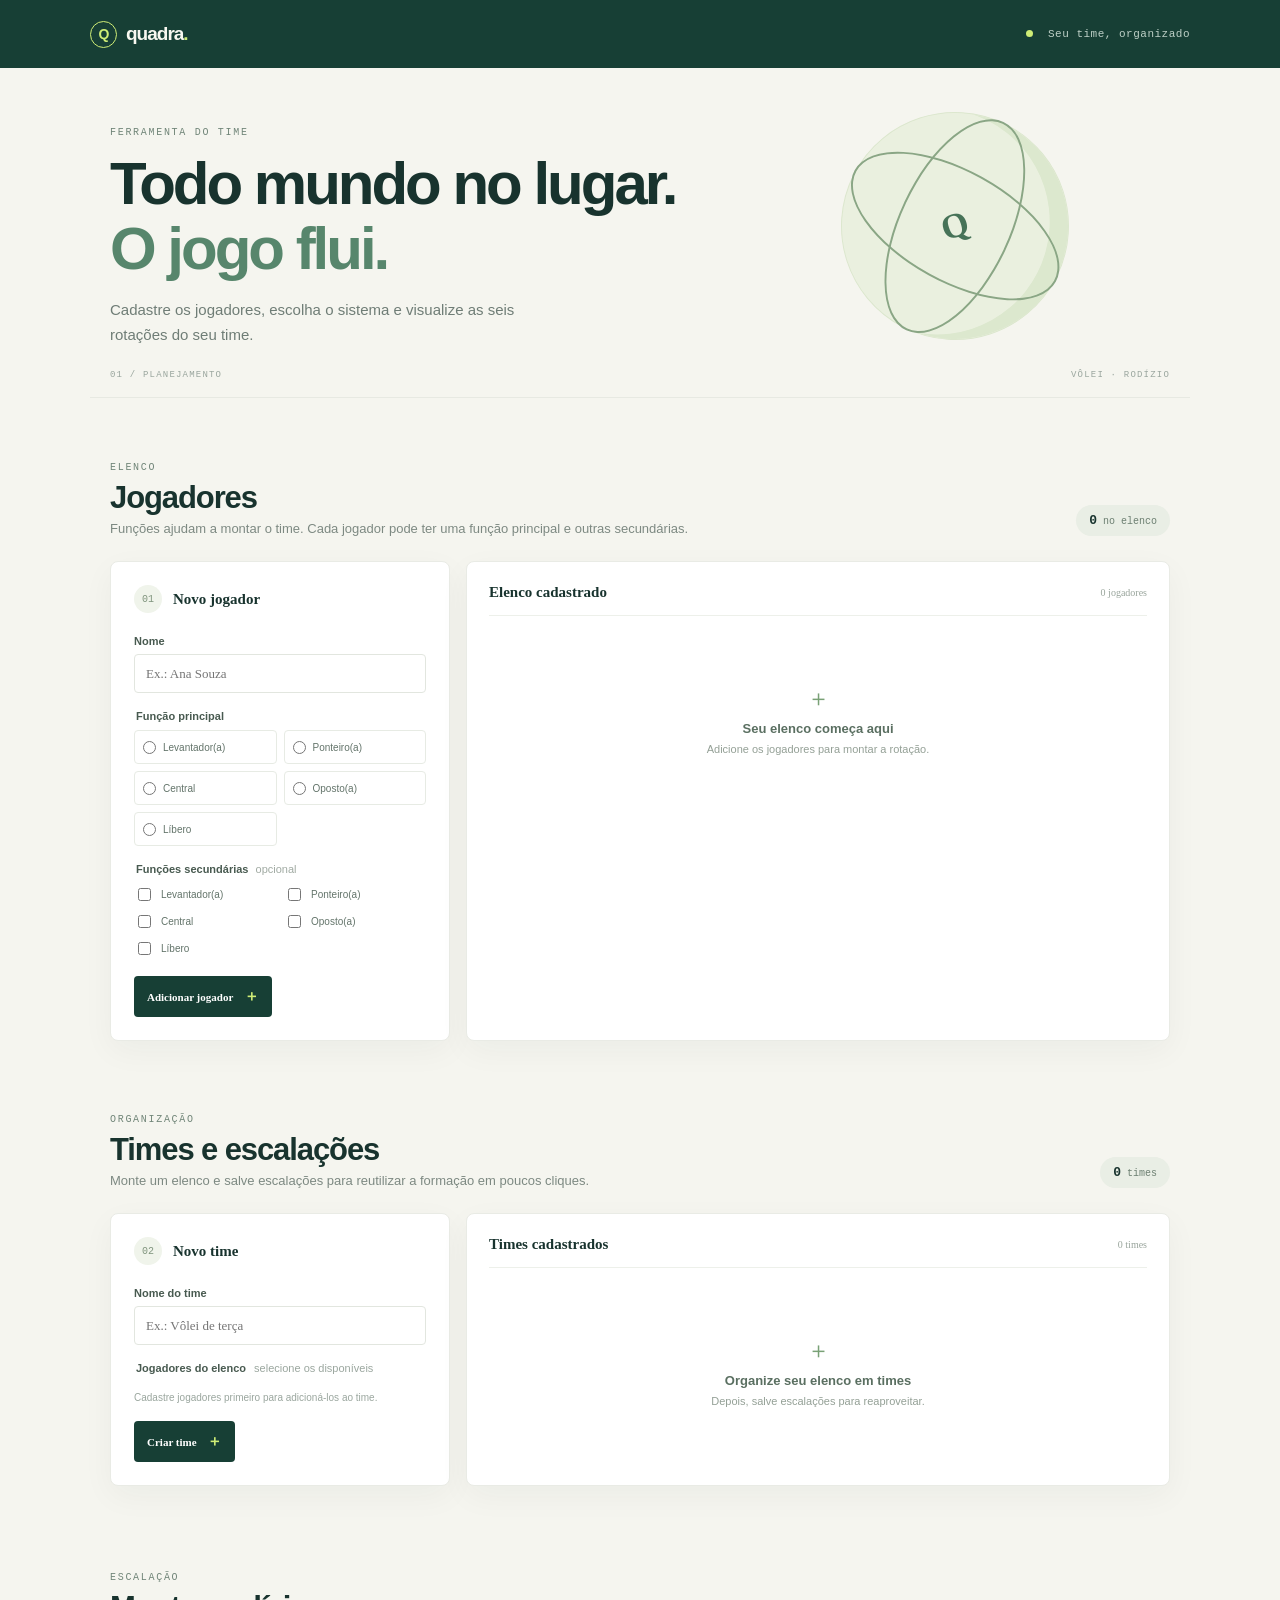
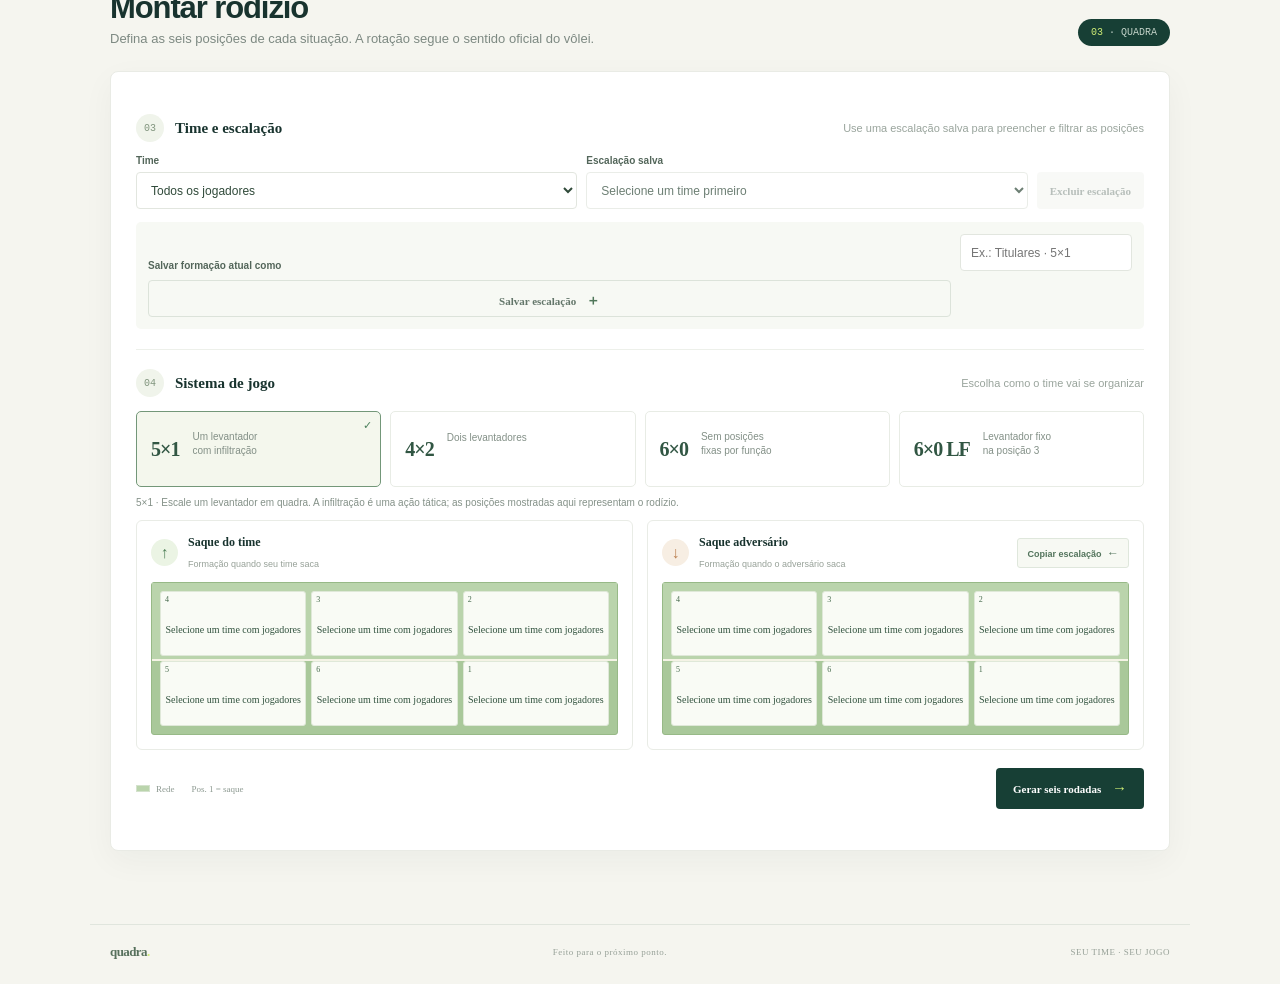
==== commit 6fedb255: "feat: improve player role entry" ====
--- a/index.html
+++ b/index.html
@@ -34,11 +34,15 @@
           <div class="panel-title"><span class="step-number">01</span><h3 id="form-title">Novo jogador</h3></div>
           <label for="player-name">Nome</label>
           <input id="player-name" name="name" type="text" maxlength="40" placeholder="Ex.: Ana Souza" required>
-          <label for="player-primary">Função principal</label>
-          <select id="player-primary" name="primary" required>
-            <option value="">Selecione uma função</option>
-            <option>Levantador(a)</option><option>Ponteiro(a)</option><option>Central</option><option>Oposto(a)</option><option>Líbero</option>
-          </select>
+          <fieldset class="primary-field"><legend>Função principal</legend>
+            <div class="primary-role-grid">
+              <label class="role-option"><input type="radio" name="primary" value="Levantador(a)" required><span>Levantador(a)</span></label>
+              <label class="role-option"><input type="radio" name="primary" value="Ponteiro(a)" required><span>Ponteiro(a)</span></label>
+              <label class="role-option"><input type="radio" name="primary" value="Central" required><span>Central</span></label>
+              <label class="role-option"><input type="radio" name="primary" value="Oposto(a)" required><span>Oposto(a)</span></label>
+              <label class="role-option"><input type="radio" name="primary" value="Líbero" required><span>Líbero</span></label>
+            </div>
+          </fieldset>
           <fieldset class="secondary-field"><legend>Funções secundárias <span>opcional</span></legend>
             <div class="check-grid">
               <label class="check-option"><input type="checkbox" name="secondary" value="Levantador(a)"><span>Levantador(a)</span></label>
--- a/styles.css
+++ b/styles.css
@@ -1,5 +1,6 @@
 :root{--ink:#18332e;--green:#173f35;--green2:#2f765d;--lime:#cfed76;--paper:#f5f5ef;--white:#fff;--muted:#77847d;--line:#e7e9e2;--orange:#e29a59;--shadow:0 10px 32px #18332e0b}*{box-sizing:border-box}html{scroll-behavior:smooth}body{margin:0;background:var(--paper);color:var(--ink);font-family:'DM Sans',sans-serif;font-size:15px}.topbar{height:68px;padding:0 max(calc((100vw - 1100px)/2),28px);display:flex;align-items:center;justify-content:space-between;background:var(--green);color:#f8f8f0}.brand{display:flex;align-items:center;gap:9px;color:inherit;text-decoration:none;font:800 19px Manrope,sans-serif;letter-spacing:-1px}.brand-mark{width:27px;height:27px;border:1.5px solid var(--lime);border-radius:50%;display:grid;place-items:center;color:var(--lime);font-size:14px}.brand-dot{color:var(--lime)}.topbar-note{font:11px 'DM Mono',monospace;letter-spacing:.5px;color:#bed0c7}.live-dot{display:inline-block;width:7px;height:7px;background:var(--lime);border-radius:50%;margin-right:8px}.hero{position:relative;max-width:1100px;margin:0 auto;min-height:330px;padding:59px 20px 42px;overflow:hidden;border-bottom:1px solid var(--line)}.eyebrow{display:block;color:#708578;font:500 10px 'DM Mono',monospace;letter-spacing:1.7px}.hero h1{font:700 clamp(39px,6vw,60px)/1.08 Manrope,sans-serif;letter-spacing:-3px;margin:14px 0 15px;color:var(--ink)}.hero h1 em{font-style:normal;color:#57866c}.hero p{max-width:455px;color:#6f7d76;line-height:1.7;margin:0;font-size:15px}.hero-ball{position:absolute;right:11%;top:44px;width:228px;height:228px;border-radius:50%;background:#eaf0df;border:1px solid #dce7ce;display:grid;place-items:center;transform:rotate(-18deg);box-shadow:inset -16px -10px 0 #dce8ce}.hero-ball:before,.hero-ball:after{content:'';position:absolute;width:100%;height:48%;border:2px solid #8aa685;border-radius:50%;transform:rotate(47deg)}.hero-ball:after{transform:rotate(-47deg)}.hero-ball span{font:800 35px Manrope;color:#477358;z-index:1}.hero-foot{position:absolute;bottom:17px;left:20px;right:20px;display:flex;justify-content:space-between;color:#9aa69e;font:9px 'DM Mono',monospace;letter-spacing:1.2px}.section{max-width:1100px;margin:0 auto;padding:64px 20px 18px}.section-heading{display:flex;align-items:flex-end;justify-content:space-between;margin-bottom:25px}.section-heading h2{font:700 31px Manrope,sans-serif;letter-spacing:-1.1px;margin:7px 0 5px}.section-heading p{margin:0;color:#7d8982;font-size:13px}.count-pill{background:#e9eee5;border-radius:20px;padding:8px 13px;color:#6c7f71;font:10px 'DM Mono',monospace}.count-pill b{color:var(--ink);font-size:13px}.players-layout{display:grid;grid-template-columns:340px 1fr;gap:16px}.panel{background:white;border:1px solid #e9ebe5;border-radius:8px;box-shadow:var(--shadow)}.player-form{padding:23px}.panel-title{display:flex;align-items:center;gap:11px;margin-bottom:22px}.step-number{font:10px 'DM Mono',monospace;color:#80957e;background:#f0f4eb;border-radius:50%;width:28px;height:28px;display:grid;place-items:center}.panel-title h3,.roster-head h3{font:700 15px Manrope;margin:0}.player-form>label{display:block;font-size:11px;font-weight:700;margin:0 0 7px;color:#485a50}.player-form>input,.player-form>select{width:100%;height:39px;border:1px solid #e2e6df;border-radius:4px;background:#fff;padding:0 11px;font:13px 'DM Sans';color:#253e33;margin-bottom:17px;outline:none}.player-form input:focus,.player-form select:focus{border-color:#70a07b;box-shadow:0 0 0 3px #70a07b1a}.secondary-field{border:0;margin:0 0 18px;padding:0}.secondary-field legend{font-size:11px;font-weight:700;color:#485a50;margin-bottom:10px}.secondary-field legend span{font-weight:400;color:#a0aaa2;margin-left:4px}.check-grid{display:grid;grid-template-columns:1fr 1fr;gap:8px}.check-option{display:flex;align-items:center;gap:7px;font-size:10px;color:#63746a}.check-option input{accent-color:#3d7558}.form-actions{display:flex;gap:7px;align-items:center}.button{border:0;border-radius:4px;padding:11px 13px;cursor:pointer;font:600 11px 'DM Sans';transition:transform .15s,background .15s}.button:hover{transform:translateY(-1px)}.button-primary{background:var(--green);color:#fff}.button-primary:hover{background:#235747}.button-primary span{font-size:15px;margin-left:8px;color:var(--lime)}.button-quiet{background:#f0f2ed;color:#617268}.roster{padding:22px;min-height:260px}.roster-head{display:flex;align-items:center;justify-content:space-between;border-bottom:1px solid #edf0ea;padding-bottom:14px}.roster-head>span{font:10px 'DM Mono';color:#98a49b}.player-list{display:grid;grid-template-columns:1fr 1fr;gap:8px;padding-top:14px}.player-card{display:flex;align-items:center;gap:11px;padding:11px;border:1px solid #edf0ea;border-radius:5px;min-width:0}.player-avatar{width:34px;height:34px;border-radius:50%;background:#eef3e8;color:#4b7657;display:grid;place-items:center;font:700 12px Manrope;flex:none}.player-details{min-width:0;flex:1}.player-name{font-size:12px;font-weight:700;white-space:nowrap;overflow:hidden;text-overflow:ellipsis}.player-roles{color:#87948a;font-size:10px;margin-top:3px;white-space:nowrap;overflow:hidden;text-overflow:ellipsis}.player-actions{display:flex;gap:3px}.icon-button{border:0;background:transparent;color:#9ba69e;cursor:pointer;font-size:14px;padding:4px}.icon-button:hover{color:#3d7659}.empty-state{min-height:178px;display:flex;align-items:center;justify-content:center;flex-direction:column;gap:7px;color:#94a096;font-size:11px}.empty-state b{font-size:13px;color:#5a6f61}.empty-icon{font-size:23px;color:#79a176}.rotation-section{padding-top:68px}.count-dark{background:var(--green);color:var(--lime)}.count-dark span{color:#c2d2c8}.setup-panel{padding:25px}.system-head{display:flex;justify-content:space-between;align-items:center;margin-bottom:14px}.system-head .panel-title{margin:0}.helper{font-size:11px;color:#99a49c}.systems{display:grid;grid-template-columns:repeat(4,1fr);gap:9px}.system-card{position:relative;display:grid;grid-template-columns:auto 1fr;align-items:center;column-gap:13px;padding:13px 14px;border:1px solid #e8ece5;border-radius:5px;cursor:pointer;min-height:76px;transition:.15s}.system-card:hover{border-color:#9cbaa0}.system-card.selected{background:#f4f7ed;border-color:#739779}.system-card input{position:absolute;opacity:0;pointer-events:none}.system-name{grid-row:span 2;font:700 20px Manrope;letter-spacing:-1px;color:#315643}.system-desc{font-size:10px;color:#839087;line-height:1.45}.system-check{display:none;position:absolute;right:8px;top:7px;color:#4b805c;font-size:11px}.system-card.selected .system-check{display:block}.system-hint{min-height:33px;padding:10px 0 3px;color:#849188;font-size:10px}.lineup-grid{display:grid;grid-template-columns:1fr 1fr;gap:14px}.lineup-block{border:1px solid #e9ece6;border-radius:6px;padding:14px}.lineup-heading{display:flex;align-items:center;gap:10px;margin-bottom:12px}.serve-icon{width:27px;height:27px;border-radius:50%;display:grid;place-items:center;font-size:16px}.serve-icon.own{background:#ebf4e4;color:#4f8057}.serve-icon.receive{background:#f7eee3;color:#bb8051}.lineup-heading h4{font:700 12px Manrope;margin:0 0 3px}.lineup-heading>div>span{font-size:9px;color:#97a198}.court{display:grid;grid-template-columns:repeat(3,minmax(0,1fr));grid-template-rows:repeat(2,65px);gap:5px;padding:8px;background:#a9c89a;border:1px solid #97b987;border-radius:3px;position:relative;isolation:isolate}.court:before{content:'';position:absolute;inset:0 0 50%;background:#bad4ac;z-index:-1}.court:after{content:'';position:absolute;left:0;right:0;top:50%;border-top:2px solid #f4f3e5;z-index:1}.position-slot{position:relative;min-width:0;z-index:2}.position-slot label{position:absolute;left:5px;top:4px;color:#466b4d;font:8px 'DM Mono';pointer-events:none}.position-slot select{width:100%;height:100%;padding:14px 4px 3px;border:1px solid #dfe8d8;border-radius:3px;background:#f9fbf5;color:#31523e;font:10px 'DM Sans';outline:none;appearance:none;text-align:center;text-overflow:ellipsis}.position-slot select:focus{border-color:#507a54}.position-slot.fixed select{background:#f0e9ca;border-color:#d6c989}.slot-lock{position:absolute;right:3px;top:3px;font-size:8px;color:#a38939}.court-key{display:flex;gap:17px;color:#8c9990;font:9px 'DM Mono'}.court-key>span{display:flex;align-items:center;gap:6px}.front-key{display:inline-block;width:14px;height:7px;background:#bad4ac;border:1px solid #d4e2cd}.setup-footer{display:flex;justify-content:space-between;align-items:center;padding-top:18px}.button-generate{padding:12px 17px}.validation-message{margin:0;color:#b54d37;font-size:11px;min-height:16px;text-align:right}.results-section{padding-top:63px}.result-heading{align-items:center}.button-outline{border:1px solid #dce3da;background:transparent;color:#63766a}.results-tabs{display:flex;gap:4px;border-bottom:1px solid #dde4dc;margin-bottom:17px}.result-tab{background:transparent;border:0;padding:10px 15px;color:#8c9990;font:600 11px 'DM Sans';cursor:pointer;border-bottom:2px solid transparent}.result-tab.active{color:#315841;border-color:#598265}.rotation-cards{display:grid;grid-template-columns:repeat(3,1fr);gap:12px}.rotation-card{background:#fff;border:1px solid #e8ece5;border-radius:6px;padding:14px;box-shadow:var(--shadow)}.rotation-card.current{border-color:#8cab7a}.rotation-card-head{display:flex;align-items:center;justify-content:space-between;margin-bottom:10px}.rotation-card-head h3{margin:0;font:700 12px Manrope}.rotation-badge{font:9px 'DM Mono';color:#718778;background:#f0f4ec;padding:5px 7px;border-radius:12px}.mini-court{display:grid;grid-template-columns:repeat(3,1fr);grid-template-rows:repeat(2,58px);gap:4px;background:#a9c89a;padding:6px;border-radius:3px;position:relative}.mini-court:before{content:'';position:absolute;left:0;right:0;top:0;height:50%;background:#bad4ac}.mini-court:after{content:'';position:absolute;left:0;right:0;top:50%;border-top:2px solid #f4f3e5}.mini-slot{position:relative;z-index:1;background:#f9fbf5;border:1px solid #e0e8d9;border-radius:2px;padding:5px 3px 3px;text-align:center;min-width:0;display:flex;flex-direction:column;justify-content:center}.mini-slot.fixed{background:#f0e9ca}.mini-slot b{font:8px 'DM Mono';color:#648165;position:absolute;top:2px;left:4px}.mini-slot span{font-size:9px;font-weight:600;color:#365641;white-space:nowrap;overflow:hidden;text-overflow:ellipsis;padding-top:6px}.mini-slot small{font-size:8px;color:#89968a;white-space:nowrap;overflow:hidden;text-overflow:ellipsis}.rotation-note{display:flex;gap:10px;align-items:center;padding:12px 15px;margin-top:15px;background:#edf2e8;border-radius:4px;color:#79877d}.rotation-note>span{font-size:19px;color:#588161}.rotation-note p{font-size:10px;line-height:1.5;margin:0}.hidden{display:none!important}footer{max-width:1100px;margin:55px auto 0;padding:19px 20px 24px;border-top:1px solid #e0e5dd;display:flex;align-items:center;justify-content:space-between;color:#97a198;font:9px 'DM Mono';letter-spacing:.5px}.brand-small{font:800 13px Manrope;color:#56705c;letter-spacing:-.6px}
 @media(max-width:800px){.hero-ball{right:4%;opacity:.55;width:180px;height:180px;top:75px}.players-layout{grid-template-columns:1fr}.systems{grid-template-columns:repeat(2,1fr)}.lineup-grid{grid-template-columns:1fr}.rotation-cards{grid-template-columns:repeat(2,1fr)}}@media(max-width:520px){.topbar{padding:0 18px}.hero{padding:49px 18px 48px;min-height:300px}.hero h1{font-size:42px}.hero-ball{width:126px;height:126px;right:-18px;top:116px;opacity:.34}.hero-foot{left:18px;right:18px;font-size:8px}.section{padding:49px 14px 10px}.section-heading{align-items:flex-start;gap:12px}.section-heading h2{font-size:26px}.section-heading p{max-width:290px;font-size:12px;line-height:1.5}.count-pill{white-space:nowrap;margin-top:14px}.player-list{grid-template-columns:1fr}.system-head{align-items:flex-start;gap:8px;flex-direction:column}.systems{gap:6px}.system-card{padding:11px 9px;column-gap:8px}.system-name{font-size:18px}.system-desc{font-size:9px}.setup-panel{padding:16px 12px}.lineup-block{padding:10px}.court{grid-template-rows:repeat(2,57px);gap:3px;padding:6px}.position-slot select{font-size:9px}.setup-footer{align-items:flex-start;gap:12px;flex-direction:column}.button-generate{width:100%}.rotation-cards{grid-template-columns:1fr 1fr;gap:7px}.rotation-card{padding:8px}.mini-court{grid-template-rows:repeat(2,49px);gap:3px;padding:4px}.mini-slot span{font-size:8px}.mini-slot small{font-size:7px}.result-heading{flex-direction:column;align-items:flex-start}.result-heading .button{align-self:flex-end}.rotation-note{align-items:flex-start}footer{margin-top:40px;padding:17px 14px;gap:10px;font-size:7px}}
 .copy-lineup{margin-left:auto;white-space:nowrap;border:1px solid #dfe7dc;background:#f7f9f3;color:#53745c;border-radius:3px;padding:7px 9px;font:600 9px 'DM Sans',sans-serif;cursor:pointer}.copy-lineup:hover{background:#edf3e8;border-color:#a9c2a5}.copy-lineup span{font-size:12px;margin-left:3px}
+.primary-field{border:0;margin:0 0 17px;padding:0}.primary-field legend{font-size:11px;font-weight:700;color:#485a50;margin-bottom:8px}.primary-role-grid{display:grid;grid-template-columns:1fr 1fr;gap:7px}.role-option{display:flex;align-items:center;gap:7px;min-height:34px;padding:6px 8px;border:1px solid #e7ebe4;border-radius:4px;color:#63746a;font-size:10px;cursor:pointer;transition:.15s}.role-option:has(input:checked){border-color:#86a884;background:#f2f6ed;color:#365d43}.role-option input{margin:0;accent-color:#477953;flex:none}.role-option:focus-within{outline:2px solid #8db38a;outline-offset:1px}
 .teams-section{padding-top:55px}.team-members-field{border:0;margin:0 0 18px;padding:0}.team-members-field legend{font-size:11px;font-weight:700;color:#485a50;margin-bottom:10px}.team-members-field legend span{font-weight:400;color:#9aa69e;margin-left:5px}.team-player-list{display:grid;grid-template-columns:1fr 1fr;gap:7px;max-height:190px;overflow:auto}.team-player-option{display:flex;align-items:center;gap:7px;padding:7px;border:1px solid #edf0ea;border-radius:4px;font-size:10px;color:#617268;min-width:0}.team-player-option input{accent-color:#3d7558}.team-player-option span{white-space:nowrap;overflow:hidden;text-overflow:ellipsis}.small-hint{color:#9aa69e;font-size:10px;margin:8px 0 0}.team-card{display:flex;align-items:center;gap:10px;padding:11px;border:1px solid #edf0ea;border-radius:5px}.team-card+.team-card{margin-top:8px}.team-card.active{border-color:#85a582;background:#f6f8f0}.team-mark{width:33px;height:33px;display:grid;place-items:center;border-radius:50%;background:#eef3e8;color:#4e7656;font-size:15px;flex:none}.team-info{flex:1;min-width:0}.team-name{font-size:12px;font-weight:700;white-space:nowrap;overflow:hidden;text-overflow:ellipsis}.team-meta{font-size:10px;color:#8a978e;margin-top:3px}.team-actions{display:flex;align-items:center;gap:4px}.team-use{border:1px solid #dfe7dc;background:#f7f9f3;color:#53745c;border-radius:3px;padding:7px 9px;font:600 9px 'DM Sans',sans-serif;cursor:pointer}.team-use:hover{background:#edf3e8}.team-list{padding-top:14px}.selection-panel{padding:17px 0 20px;margin-bottom:19px;border-bottom:1px solid #edf0ea}.selection-panel .system-head{margin-bottom:13px}.selection-controls{display:grid;grid-template-columns:1fr 1fr auto;gap:9px;align-items:end}.selection-controls>label,.save-lineup-form>label{display:flex;flex-direction:column;gap:6px;color:#53665a;font-size:10px;font-weight:700}.selection-controls select,.save-lineup-form input{height:37px;border:1px solid #e2e6df;border-radius:4px;background:#fff;padding:0 10px;font:12px 'DM Sans',sans-serif;color:#304a3a;outline:none}.selection-controls select:focus,.save-lineup-form input:focus{border-color:#70a07b;box-shadow:0 0 0 3px #70a07b1a}.selection-controls .button{height:37px}.selection-controls .button:disabled{opacity:.45;cursor:not-allowed;transform:none}.save-lineup-form{display:grid;grid-template-columns:1fr auto;gap:9px;align-items:end;margin-top:13px;padding:12px;background:#f7f9f4;border-radius:5px}.save-lineup-form .button{height:37px;white-space:nowrap}.save-lineup-form .button span{font-size:14px;margin-left:7px;color:#50775a}@media(max-width:520px){.team-player-list{grid-template-columns:1fr}.selection-controls{grid-template-columns:1fr 1fr}.selection-controls .button{grid-column:1/-1}.save-lineup-form{grid-template-columns:1fr}.save-lineup-form .button{width:100%}.team-card{gap:7px}.team-actions{gap:2px}.team-use{padding:6px}}
 
